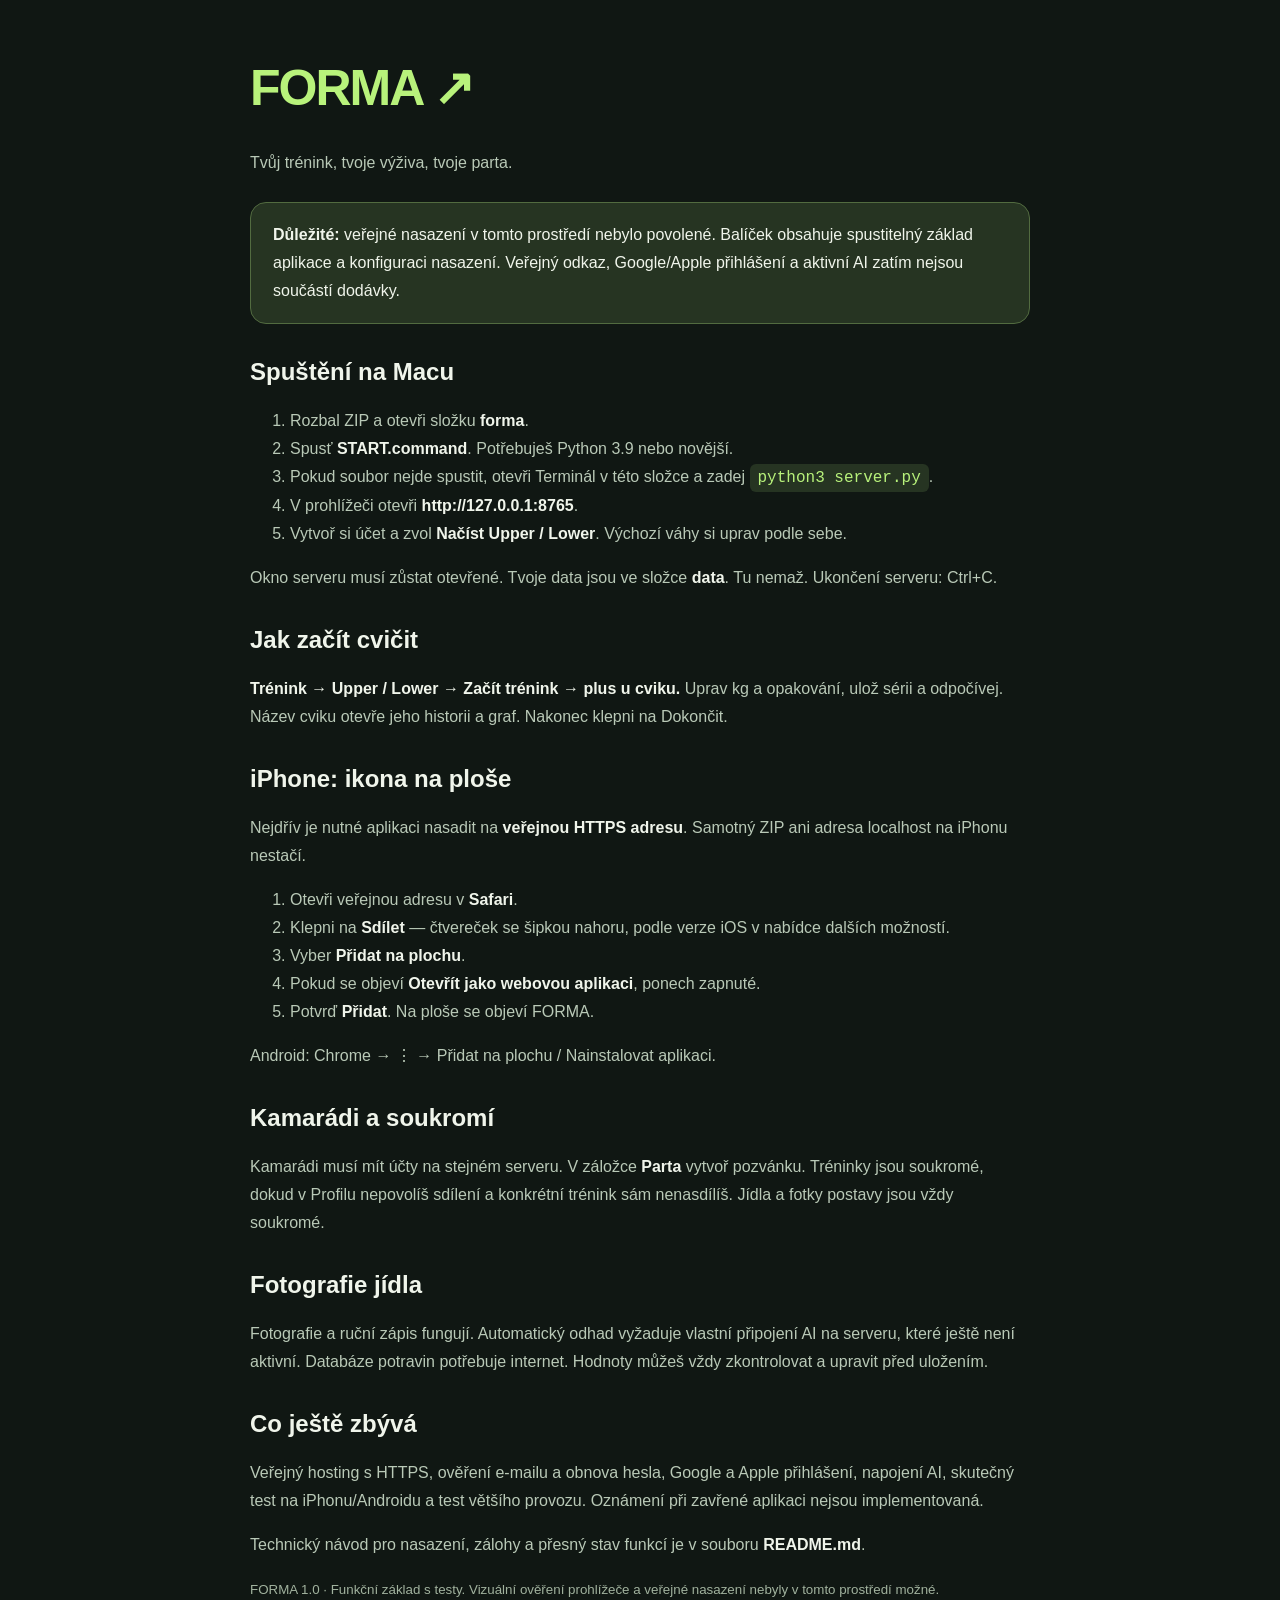
==== NAVOD.html @ a0c3f408 "chore: import FORMA v1 migration baseline" ====
<!doctype html><html lang="cs"><meta charset="utf-8"><meta name="viewport" content="width=device-width,initial-scale=1"><title>FORMA — spuštění a instalace</title><style>body{margin:0;background:#101713;color:#f0f5eb;font:16px/1.75 -apple-system,BlinkMacSystemFont,sans-serif}main{max-width:780px;margin:auto;padding:45px 24px}h1{font-size:50px;letter-spacing:-2px;color:#b8f27b;margin:0}h2{margin-top:32px;line-height:1.3}p,li{color:#b9c9b7}b{color:#f0f5eb}code{background:#263422;padding:5px 8px;border-radius:6px;color:#b8f27b}aside{background:#263422;border:1px solid #526b40;padding:18px 22px;border-radius:16px;margin:25px 0}a{color:#b8f27b}small{color:#a1b29e}</style><main><h1>FORMA ↗</h1><p>Tvůj trénink, tvoje výživa, tvoje parta.</p><aside><b>Důležité:</b> veřejné nasazení v tomto prostředí nebylo povolené. Balíček obsahuje spustitelný základ aplikace a konfiguraci nasazení. Veřejný odkaz, Google/Apple přihlášení a aktivní AI zatím nejsou součástí dodávky.</aside><h2>Spuštění na Macu</h2><ol><li>Rozbal ZIP a otevři složku <b>forma</b>.</li><li>Spusť <b>START.command</b>. Potřebuješ Python 3.9 nebo novější.</li><li>Pokud soubor nejde spustit, otevři Terminál v této složce a zadej <code>python3 server.py</code>.</li><li>V prohlížeči otevři <b>http://127.0.0.1:8765</b>.</li><li>Vytvoř si účet a zvol <b>Načíst Upper / Lower</b>. Výchozí váhy si uprav podle sebe.</li></ol><p>Okno serveru musí zůstat otevřené. Tvoje data jsou ve složce <b>data</b>. Tu nemaž. Ukončení serveru: Ctrl+C.</p><h2>Jak začít cvičit</h2><p><b>Trénink → Upper / Lower → Začít trénink → plus u cviku.</b> Uprav kg a opakování, ulož sérii a odpočívej. Název cviku otevře jeho historii a graf. Nakonec klepni na Dokončit.</p><h2>iPhone: ikona na ploše</h2><p>Nejdřív je nutné aplikaci nasadit na <b>veřejnou HTTPS adresu</b>. Samotný ZIP ani adresa localhost na iPhonu nestačí.</p><ol><li>Otevři veřejnou adresu v <b>Safari</b>.</li><li>Klepni na <b>Sdílet</b> — čtvereček se šipkou nahoru, podle verze iOS v nabídce dalších možností.</li><li>Vyber <b>Přidat na plochu</b>.</li><li>Pokud se objeví <b>Otevřít jako webovou aplikaci</b>, ponech zapnuté.</li><li>Potvrď <b>Přidat</b>. Na ploše se objeví FORMA.</li></ol><p>Android: Chrome → ⋮ → Přidat na plochu / Nainstalovat aplikaci.</p><h2>Kamarádi a soukromí</h2><p>Kamarádi musí mít účty na stejném serveru. V záložce <b>Parta</b> vytvoř pozvánku. Tréninky jsou soukromé, dokud v Profilu nepovolíš sdílení a konkrétní trénink sám nenasdílíš. Jídla a fotky postavy jsou vždy soukromé.</p><h2>Fotografie jídla</h2><p>Fotografie a ruční zápis fungují. Automatický odhad vyžaduje vlastní připojení AI na serveru, které ještě není aktivní. Databáze potravin potřebuje internet. Hodnoty můžeš vždy zkontrolovat a upravit před uložením.</p><h2>Co ještě zbývá</h2><p>Veřejný hosting s HTTPS, ověření e-mailu a obnova hesla, Google a Apple přihlášení, napojení AI, skutečný test na iPhonu/Androidu a test většího provozu. Oznámení při zavřené aplikaci nejsou implementovaná.</p><p>Technický návod pro nasazení, zálohy a přesný stav funkcí je v souboru <b>README.md</b>.</p><small>FORMA 1.0 · Funkční základ s testy. Vizuální ověření prohlížeče a veřejné nasazení nebyly v tomto prostředí možné.</small></main></html>
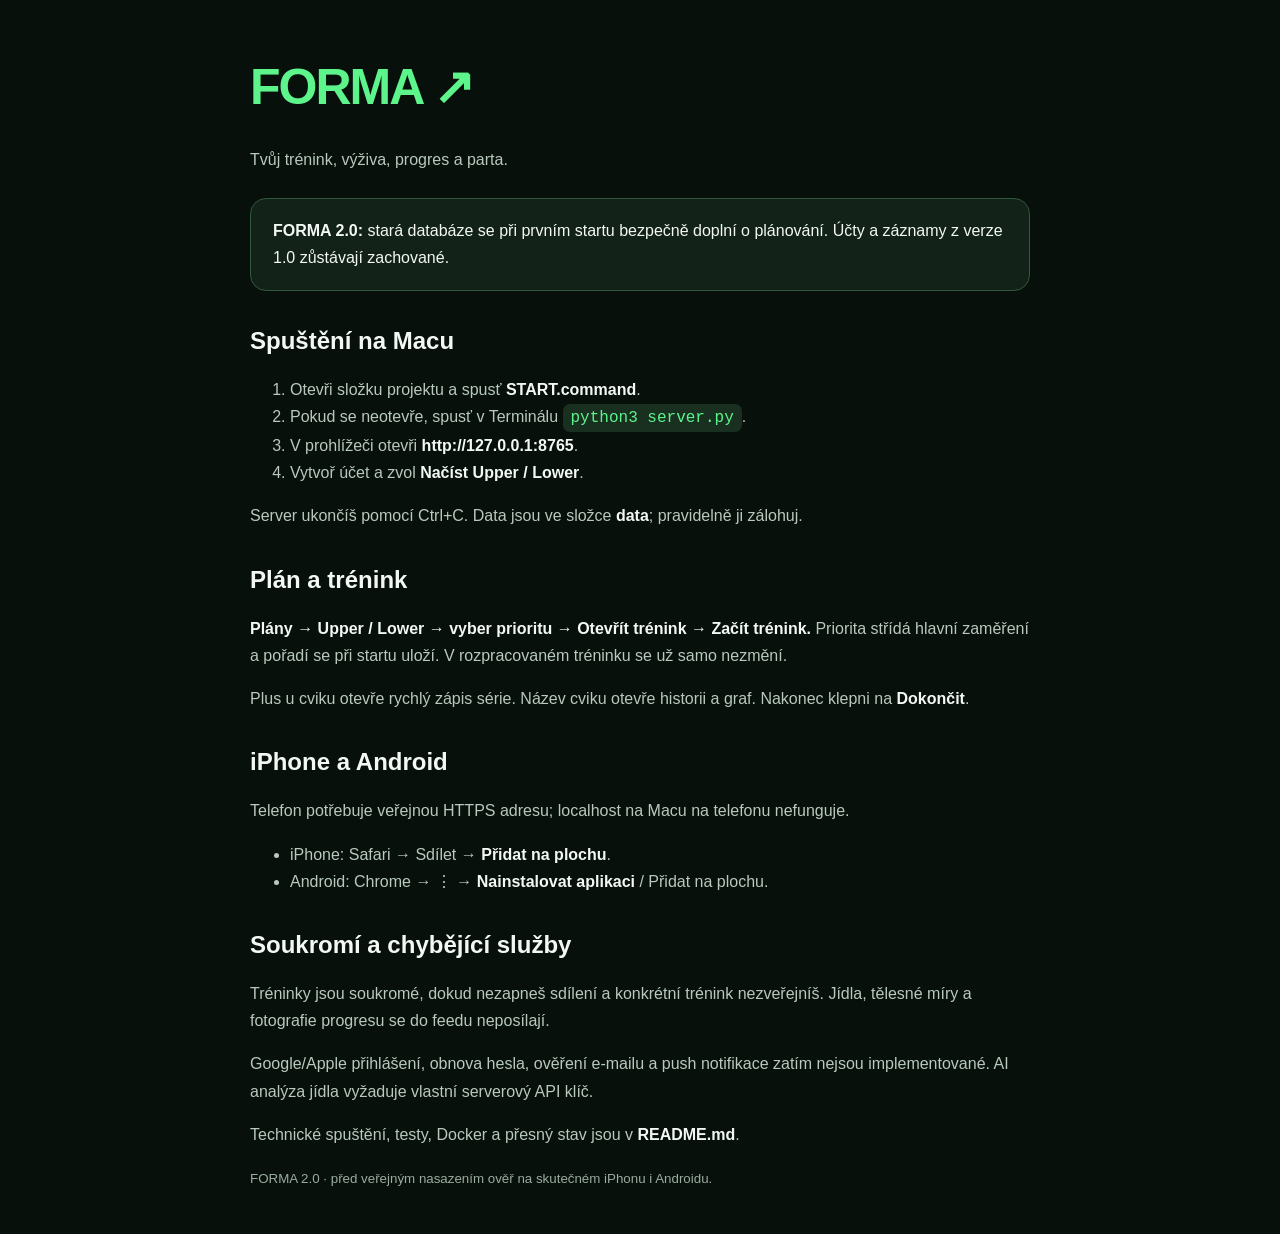
==== commit 51a1c366: "feat: implement FORMA 2 planner and mobile redesign (GREEN)" ====
--- a/NAVOD.html
+++ b/NAVOD.html
@@ -1 +1,41 @@
-<!doctype html><html lang="cs"><meta charset="utf-8"><meta name="viewport" content="width=device-width,initial-scale=1"><title>FORMA — spuštění a instalace</title><style>body{margin:0;background:#101713;color:#f0f5eb;font:16px/1.75 -apple-system,BlinkMacSystemFont,sans-serif}main{max-width:780px;margin:auto;padding:45px 24px}h1{font-size:50px;letter-spacing:-2px;color:#b8f27b;margin:0}h2{margin-top:32px;line-height:1.3}p,li{color:#b9c9b7}b{color:#f0f5eb}code{background:#263422;padding:5px 8px;border-radius:6px;color:#b8f27b}aside{background:#263422;border:1px solid #526b40;padding:18px 22px;border-radius:16px;margin:25px 0}a{color:#b8f27b}small{color:#a1b29e}</style><main><h1>FORMA ↗</h1><p>Tvůj trénink, tvoje výživa, tvoje parta.</p><aside><b>Důležité:</b> veřejné nasazení v tomto prostředí nebylo povolené. Balíček obsahuje spustitelný základ aplikace a konfiguraci nasazení. Veřejný odkaz, Google/Apple přihlášení a aktivní AI zatím nejsou součástí dodávky.</aside><h2>Spuštění na Macu</h2><ol><li>Rozbal ZIP a otevři složku <b>forma</b>.</li><li>Spusť <b>START.command</b>. Potřebuješ Python 3.9 nebo novější.</li><li>Pokud soubor nejde spustit, otevři Terminál v této složce a zadej <code>python3 server.py</code>.</li><li>V prohlížeči otevři <b>http://127.0.0.1:8765</b>.</li><li>Vytvoř si účet a zvol <b>Načíst Upper / Lower</b>. Výchozí váhy si uprav podle sebe.</li></ol><p>Okno serveru musí zůstat otevřené. Tvoje data jsou ve složce <b>data</b>. Tu nemaž. Ukončení serveru: Ctrl+C.</p><h2>Jak začít cvičit</h2><p><b>Trénink → Upper / Lower → Začít trénink → plus u cviku.</b> Uprav kg a opakování, ulož sérii a odpočívej. Název cviku otevře jeho historii a graf. Nakonec klepni na Dokončit.</p><h2>iPhone: ikona na ploše</h2><p>Nejdřív je nutné aplikaci nasadit na <b>veřejnou HTTPS adresu</b>. Samotný ZIP ani adresa localhost na iPhonu nestačí.</p><ol><li>Otevři veřejnou adresu v <b>Safari</b>.</li><li>Klepni na <b>Sdílet</b> — čtvereček se šipkou nahoru, podle verze iOS v nabídce dalších možností.</li><li>Vyber <b>Přidat na plochu</b>.</li><li>Pokud se objeví <b>Otevřít jako webovou aplikaci</b>, ponech zapnuté.</li><li>Potvrď <b>Přidat</b>. Na ploše se objeví FORMA.</li></ol><p>Android: Chrome → ⋮ → Přidat na plochu / Nainstalovat aplikaci.</p><h2>Kamarádi a soukromí</h2><p>Kamarádi musí mít účty na stejném serveru. V záložce <b>Parta</b> vytvoř pozvánku. Tréninky jsou soukromé, dokud v Profilu nepovolíš sdílení a konkrétní trénink sám nenasdílíš. Jídla a fotky postavy jsou vždy soukromé.</p><h2>Fotografie jídla</h2><p>Fotografie a ruční zápis fungují. Automatický odhad vyžaduje vlastní připojení AI na serveru, které ještě není aktivní. Databáze potravin potřebuje internet. Hodnoty můžeš vždy zkontrolovat a upravit před uložením.</p><h2>Co ještě zbývá</h2><p>Veřejný hosting s HTTPS, ověření e-mailu a obnova hesla, Google a Apple přihlášení, napojení AI, skutečný test na iPhonu/Androidu a test většího provozu. Oznámení při zavřené aplikaci nejsou implementovaná.</p><p>Technický návod pro nasazení, zálohy a přesný stav funkcí je v souboru <b>README.md</b>.</p><small>FORMA 1.0 · Funkční základ s testy. Vizuální ověření prohlížeče a veřejné nasazení nebyly v tomto prostředí možné.</small></main></html>
+<!doctype html>
+<html lang="cs">
+<meta charset="utf-8">
+<meta name="viewport" content="width=device-width,initial-scale=1,viewport-fit=cover">
+<title>FORMA 2.0 — rychlý návod</title>
+<style>
+body{margin:0;background:#07100b;color:#f3f8f4;font:16px/1.7 -apple-system,BlinkMacSystemFont,sans-serif}main{max-width:780px;margin:auto;padding:45px 24px}h1{margin:0;color:#5df58b;font-size:50px;letter-spacing:-2px}h2{margin-top:34px;line-height:1.3}p,li{color:#b9c9bd}b{color:#f3f8f4}code{padding:5px 8px;border-radius:7px;background:#193021;color:#5df58b}aside{margin:25px 0;padding:18px 22px;border:1px solid #31573c;border-radius:16px;background:#122218}small{color:#9aaca0}
+</style>
+<main>
+  <h1>FORMA ↗</h1>
+  <p>Tvůj trénink, výživa, progres a parta.</p>
+  <aside><b>FORMA 2.0:</b> stará databáze se při prvním startu bezpečně doplní o plánování. Účty a záznamy z verze 1.0 zůstávají zachované.</aside>
+
+  <h2>Spuštění na Macu</h2>
+  <ol>
+    <li>Otevři složku projektu a spusť <b>START.command</b>.</li>
+    <li>Pokud se neotevře, spusť v Terminálu <code>python3 server.py</code>.</li>
+    <li>V prohlížeči otevři <b>http://127.0.0.1:8765</b>.</li>
+    <li>Vytvoř účet a zvol <b>Načíst Upper / Lower</b>.</li>
+  </ol>
+  <p>Server ukončíš pomocí Ctrl+C. Data jsou ve složce <b>data</b>; pravidelně ji zálohuj.</p>
+
+  <h2>Plán a trénink</h2>
+  <p><b>Plány → Upper / Lower → vyber prioritu → Otevřít trénink → Začít trénink.</b> Priorita střídá hlavní zaměření a pořadí se při startu uloží. V rozpracovaném tréninku se už samo nezmění.</p>
+  <p>Plus u cviku otevře rychlý zápis série. Název cviku otevře historii a graf. Nakonec klepni na <b>Dokončit</b>.</p>
+
+  <h2>iPhone a Android</h2>
+  <p>Telefon potřebuje veřejnou HTTPS adresu; localhost na Macu na telefonu nefunguje.</p>
+  <ul>
+    <li>iPhone: Safari → Sdílet → <b>Přidat na plochu</b>.</li>
+    <li>Android: Chrome → ⋮ → <b>Nainstalovat aplikaci</b> / Přidat na plochu.</li>
+  </ul>
+
+  <h2>Soukromí a chybějící služby</h2>
+  <p>Tréninky jsou soukromé, dokud nezapneš sdílení a konkrétní trénink nezveřejníš. Jídla, tělesné míry a fotografie progresu se do feedu neposílají.</p>
+  <p>Google/Apple přihlášení, obnova hesla, ověření e-mailu a push notifikace zatím nejsou implementované. AI analýza jídla vyžaduje vlastní serverový API klíč.</p>
+
+  <p>Technické spuštění, testy, Docker a přesný stav jsou v <b>README.md</b>.</p>
+  <small>FORMA 2.0 · před veřejným nasazením ověř na skutečném iPhonu i Androidu.</small>
+</main>
+</html>
